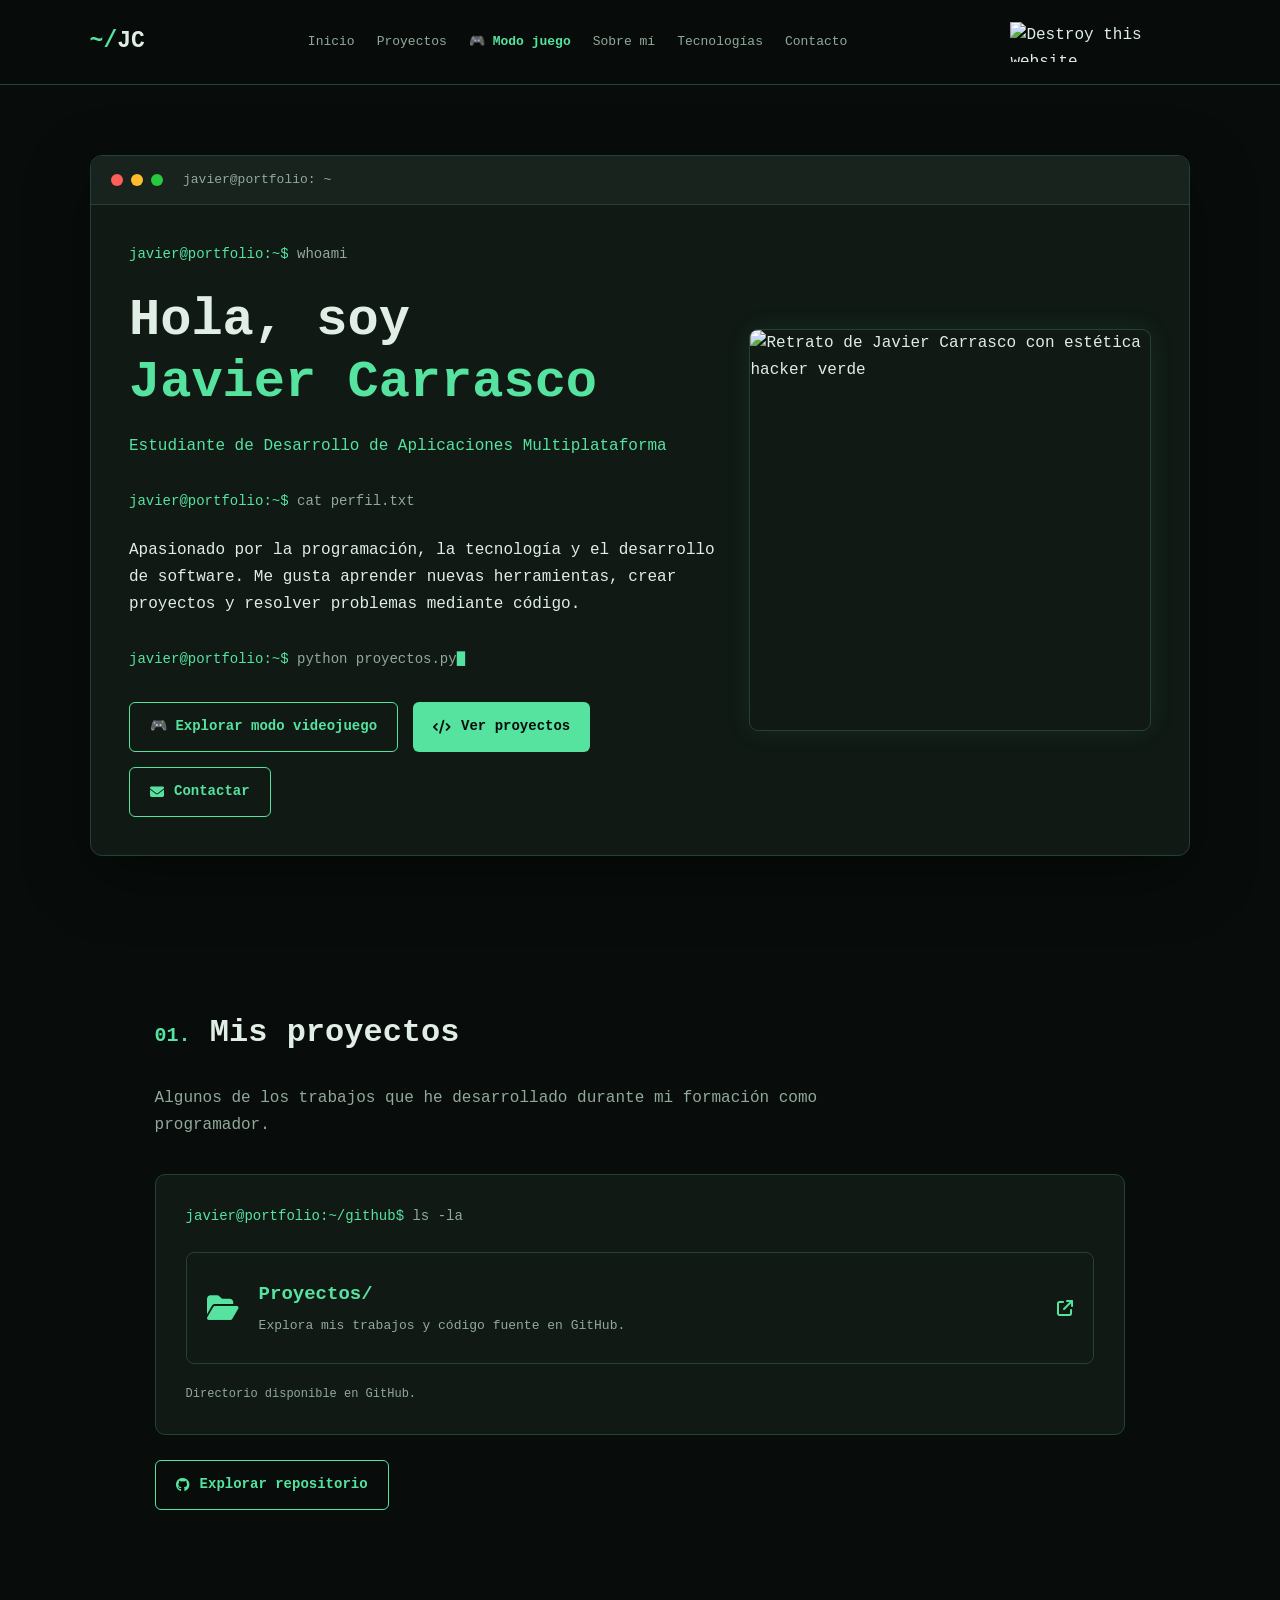
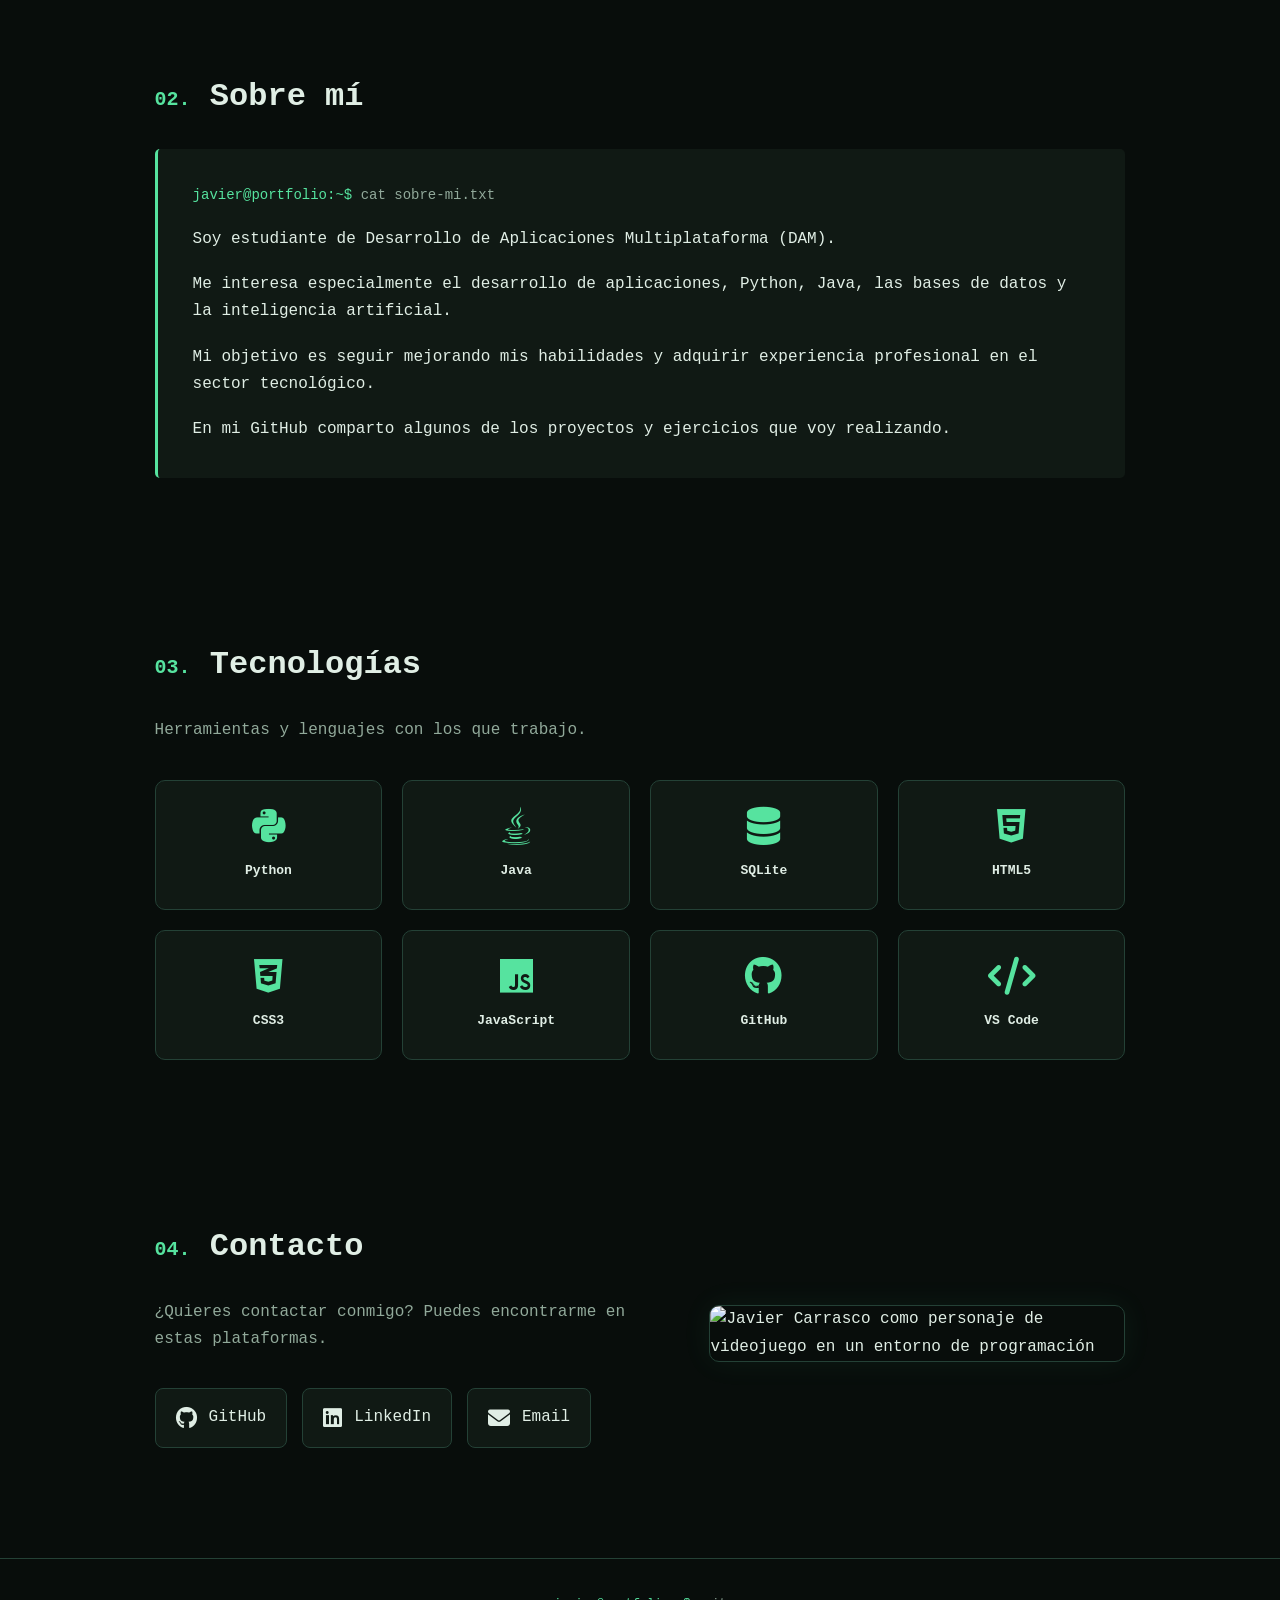
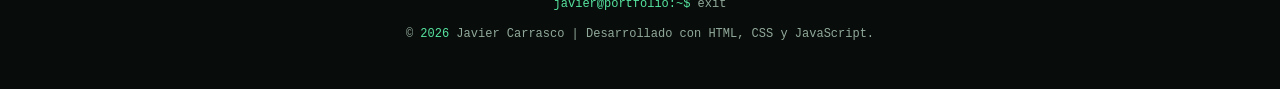
==== Juego/index.html @ d1b73499 "Add files via upload" ====
<!DOCTYPE html>
<html lang="es">
<head>
  <meta charset="UTF-8">
  <meta name="viewport" content="width=device-width, initial-scale=1.0">
  <meta name="description" content="Portafolio de Javier Carrasco, estudiante de Desarrollo de Aplicaciones Multiplataforma.">
  <title>Javier Carrasco | Developer</title>
  <link rel="stylesheet" href="style.css">
  <link rel="stylesheet" href="https://cdnjs.cloudflare.com/ajax/libs/font-awesome/6.7.2/css/all.min.css">
  <script src="script.js" defer></script>
</head>
<body>
  <nav class="navbar">
    <a href="#inicio" class="logo"><span>~/</span>JC</a>
    <div class="nav-links">
      <a href="#inicio">Inicio</a><a href="#proyectos">Proyectos</a><a href="juego/index.html" class="game-nav">🎮 Modo juego</a><a href="#sobre-mi">Sobre mí</a><a href="#tecnologias">Tecnologías</a><a href="#contacto">Contacto</a>
    </div>
    <a class="destroy" href="https://destroy.spritefusion.com/?from=badge&amp;url=https://javicarrascoferrus-web.github.io/portafolio/" target="_blank" rel="noopener noreferrer"><img src="https://destroy.spritefusion.com/badge.svg" alt="Destroy this website" width="180" height="40"></a>
  </nav>

  <header id="inicio" class="hero">
    <div class="terminal">
      <div class="terminal-header"><div class="terminal-dots"><span class="red"></span><span class="yellow"></span><span class="green"></span></div><span>javier@portfolio: ~</span></div>
      <div class="terminal-body hero-layout">
        <div class="hero-content">
          <p class="command"><span>javier@portfolio:~$</span> whoami</p>
          <h1>Hola, soy <span class="highlight">Javier Carrasco</span></h1>
          <p class="subtitle">Estudiante de Desarrollo de Aplicaciones Multiplataforma</p>
          <p class="command"><span>javier@portfolio:~$</span> cat perfil.txt</p>
          <p class="description">Apasionado por la programación, la tecnología y el desarrollo de software. Me gusta aprender nuevas herramientas, crear proyectos y resolver problemas mediante código.</p>
          <p class="command"><span>javier@portfolio:~$</span> <span id="typing"></span><span class="cursor">█</span></p>
          <div class="hero-buttons"><a href="juego/index.html" class="btn-secondary">🎮 Explorar modo videojuego</a><a href="#proyectos" class="btn-primary"><i class="fa-solid fa-code"></i> Ver proyectos</a><a href="#contacto" class="btn-secondary"><i class="fa-solid fa-envelope"></i> Contactar</a></div>
        </div>
        <div class="hero-portrait"><img src="img/FotoJavi.png" alt="Retrato de Javier Carrasco con estética hacker verde" loading="eager"></div>
      </div>
    </div>
  </header>

  <main>
    <section id="proyectos" class="section">
      <h2 class="section-title"><span>01.</span> Mis proyectos</h2>
      <p class="section-description">Algunos de los trabajos que he desarrollado durante mi formación como programador.</p>
      <div class="projects-terminal">
        <p class="command"><span>javier@portfolio:~/github$</span> ls -la</p>
        <a href="https://github.com/javicarrascoferrus-web/Proyectos" target="_blank" rel="noopener noreferrer" class="project-link"><div class="project-info"><i class="fa-solid fa-folder-open"></i><div><h3>Proyectos/</h3><p>Explora mis trabajos y código fuente en GitHub.</p></div></div><i class="fa-solid fa-arrow-up-right-from-square"></i></a>
        <p class="terminal-output">Directorio disponible en GitHub.</p>
      </div>
      <a class="github-button" href="https://github.com/javicarrascoferrus-web/Proyectos" target="_blank" rel="noopener noreferrer"><i class="fa-brands fa-github"></i> Explorar repositorio</a>
    </section>

    <section id="sobre-mi" class="section">
      <h2 class="section-title"><span>02.</span> Sobre mí</h2>
      <div class="about-terminal">
        <p class="command"><span>javier@portfolio:~$</span> cat sobre-mi.txt</p>
        <p>Soy estudiante de Desarrollo de Aplicaciones Multiplataforma (DAM).</p>
        <p>Me interesa especialmente el desarrollo de aplicaciones, Python, Java, las bases de datos y la inteligencia artificial.</p>
        <p>Mi objetivo es seguir mejorando mis habilidades y adquirir experiencia profesional en el sector tecnológico.</p>
        <p>En mi GitHub comparto algunos de los proyectos y ejercicios que voy realizando.</p>
      </div>
    </section>

    <section id="tecnologias" class="section">
      <h2 class="section-title"><span>03.</span> Tecnologías</h2>
      <p class="section-description">Herramientas y lenguajes con los que trabajo.</p>
      <div class="tech-grid">
        <div class="tech"><i class="fa-brands fa-python"></i><span>Python</span></div>
        <div class="tech"><i class="fa-brands fa-java"></i><span>Java</span></div>
        <div class="tech"><i class="fa-solid fa-database"></i><span>SQLite</span></div>
        <div class="tech"><i class="fa-brands fa-html5"></i><span>HTML5</span></div>
        <div class="tech"><i class="fa-brands fa-css3-alt"></i><span>CSS3</span></div>
        <div class="tech"><i class="fa-brands fa-js"></i><span>JavaScript</span></div>
        <div class="tech"><i class="fa-brands fa-github"></i><span>GitHub</span></div>
        <div class="tech"><i class="fa-solid fa-code"></i><span>VS Code</span></div>
      </div>
    </section>

    <section id="contacto" class="section contact-section">
      <div class="contact-layout">
        <div class="contact-content">
          <h2 class="section-title"><span>04.</span> Contacto</h2>
          <p class="section-description">¿Quieres contactar conmigo? Puedes encontrarme en estas plataformas.</p>
          <div class="contact-links">
            <a href="https://github.com/javicarrascoferrus-web" target="_blank" rel="noopener noreferrer"><i class="fa-brands fa-github"></i> GitHub</a>
            <a href="https://www.linkedin.com/in/javier-carrasco-9211b0356/" target="_blank" rel="noopener noreferrer"><i class="fa-brands fa-linkedin"></i> LinkedIn</a>
            <a href="mailto:javicarrascoferrus@gmail.com"><i class="fa-solid fa-envelope"></i> Email</a>
          </div>
        </div>
        <div class="contact-portrait"><img src="img/FotoJavi1.png" alt="Javier Carrasco como personaje de videojuego en un entorno de programación" loading="lazy"></div>
      </div>
    </section>
  </main>
  <footer><p><span>javier@portfolio:~$</span> exit</p><p>© <span id="year"></span> Javier Carrasco | Desarrollado con HTML, CSS y JavaScript.</p></footer>
</body>
</html>
---- Juego/style.css ----
:root{--background:#080d0b;--surface:#101914;--surface-light:#17231c;--green:#56e39f;--text:#e0eee5;--muted:#91a99a;--border:#244136}
*{margin:0;padding:0;box-sizing:border-box}html{scroll-behavior:smooth;scroll-padding-top:115px}body{background:var(--background);color:var(--text);font-family:Consolas,'Courier New',monospace;line-height:1.7;overflow-x:hidden}a{text-decoration:none;color:inherit}img{max-width:100%}::selection{background:var(--green);color:var(--background)}
.navbar{min-height:85px;padding:15px 7%;display:flex;align-items:center;justify-content:space-between;gap:25px;border-bottom:1px solid var(--border);background:rgba(8,13,11,.96);position:sticky;top:0;z-index:100}.logo{font-size:23px;font-weight:bold;white-space:nowrap}.logo span{color:var(--green)}.nav-links{display:flex;align-items:center;gap:22px;flex-wrap:wrap}.nav-links a{font-size:13px;color:var(--muted);transition:color .3s}.nav-links a:hover{color:var(--green)}.destroy img{display:block;width:180px;height:auto}
.hero{min-height:80vh;display:flex;align-items:center;justify-content:center;padding:70px 7%}.terminal{width:100%;max-width:1100px;border:1px solid var(--border);background:var(--surface);border-radius:12px;overflow:hidden;box-shadow:0 20px 65px #0007}.terminal-header{background:var(--surface-light);padding:13px 20px;display:flex;align-items:center;gap:20px;border-bottom:1px solid var(--border);color:var(--muted);font-size:13px}.terminal-dots{display:flex;gap:8px}.terminal-dots span{width:12px;height:12px;border-radius:50%}.red{background:#ff5f56}.yellow{background:#ffbd2e}.green{background:#27c93f}.terminal-body{padding:38px}.hero-layout{display:grid;grid-template-columns:minmax(0,1.25fr) minmax(250px,.85fr);align-items:center;gap:30px}.hero-content{min-width:0}.hero-portrait{width:100%;min-width:0}.hero-portrait img{display:block;width:100%;aspect-ratio:1/1;object-fit:cover;border:1px solid var(--border);border-radius:9px;box-shadow:0 0 28px #56e39f15}.command{color:var(--muted);margin-bottom:23px;font-size:14px;overflow-wrap:anywhere}.command span:first-child{color:var(--green)}h1{font-size:clamp(30px,4.5vw,52px);line-height:1.2;margin-bottom:18px}.highlight{color:var(--green);display:block}.subtitle{color:var(--green);font-size:16px;margin-bottom:30px}.description{margin-bottom:30px}.cursor{color:var(--green);animation:blink 1s infinite}@keyframes blink{50%{opacity:0}}
.hero-buttons{display:flex;flex-wrap:wrap;gap:15px;margin-top:30px}.btn-primary,.btn-secondary,.github-button{display:inline-flex;align-items:center;justify-content:center;gap:10px;padding:12px 20px;border-radius:6px;font-size:14px;font-weight:bold;transition:all .25s}.btn-primary{background:var(--green);color:var(--background)}.btn-primary:hover{background:#82f5ba;transform:translateY(-3px)}.btn-secondary{border:1px solid var(--green);color:var(--green)}.btn-secondary:hover{background:#56e39f19;transform:translateY(-3px)}
.section{max-width:1150px;margin:auto;padding:80px 7%}.section-title{font-size:clamp(24px,3vw,32px);margin-bottom:25px}.section-title span{color:var(--green);font-size:20px}.section-description{color:var(--muted);margin-bottom:35px;max-width:750px}.projects-terminal{background:var(--surface);border:1px solid var(--border);padding:30px;border-radius:10px}.project-link{display:flex;align-items:center;justify-content:space-between;gap:20px;padding:25px 20px;border:1px solid var(--border);border-radius:8px;transition:all .3s}.project-link:hover{background:var(--surface-light);border-color:var(--green);transform:translateX(5px)}.project-info{display:flex;align-items:center;gap:20px}.project-info>i{color:var(--green);font-size:28px}.project-info h3{color:var(--green);font-size:19px;margin-bottom:5px}.project-info p{color:var(--muted);font-size:13px}.project-link>i{color:var(--green)}.terminal-output{color:var(--muted);font-size:12px;margin-top:20px}.github-button{margin-top:25px;border:1px solid var(--green);color:var(--green)}.github-button:hover{background:var(--green);color:var(--background)}
.about-terminal{background:var(--surface);border-left:3px solid var(--green);border-radius:5px;padding:35px}.about-terminal p{margin-bottom:18px}.about-terminal p:last-child{margin-bottom:0}.tech-grid{display:grid;grid-template-columns:repeat(4,1fr);gap:20px}.tech{min-height:130px;padding:25px 15px;background:var(--surface);border:1px solid var(--border);border-radius:10px;display:flex;flex-direction:column;align-items:center;justify-content:center;gap:15px;transition:all .3s}.tech:hover{border-color:var(--green);transform:translateY(-6px);box-shadow:0 8px 25px #56e39f15}.tech i{font-size:38px;color:var(--green)}.tech span{font-size:13px;font-weight:bold}
.contact-section{padding-bottom:110px}.contact-layout{display:grid;grid-template-columns:minmax(0,1fr) minmax(250px,.8fr);align-items:center;gap:35px}.contact-links{display:flex;flex-wrap:wrap;gap:15px}.contact-links a{display:inline-flex;align-items:center;gap:12px;padding:15px 20px;background:var(--surface);border:1px solid var(--border);border-radius:8px;transition:all .3s}.contact-links a:hover{color:var(--green);border-color:var(--green);transform:translateY(-4px)}.contact-links i{font-size:22px}.contact-portrait img{display:block;width:100%;max-height:330px;object-fit:cover;object-position:center 36%;border:1px solid var(--border);border-radius:10px;box-shadow:0 0 30px #56e39f12}
footer{padding:35px 7%;text-align:center;border-top:1px solid var(--border);color:var(--muted);font-size:12px}footer p{margin-bottom:10px}footer span{color:var(--green)}
@media(max-width:1050px){.navbar{flex-wrap:wrap;justify-content:center}.nav-links{justify-content:center}.tech-grid{grid-template-columns:repeat(3,1fr)}}
@media(max-width:760px){.hero-layout,.contact-layout{grid-template-columns:1fr}.hero-portrait{max-width:410px;margin:0 auto}.contact-portrait{max-width:480px;width:100%;margin:0 auto}.hero{min-height:auto;padding:45px 5%}.terminal-body{padding:26px}.section{padding:65px 6%}.tech-grid{grid-template-columns:repeat(2,1fr)}}
@media(max-width:480px){.navbar{padding:15px 4%;gap:12px}.nav-links{gap:12px}.nav-links a{font-size:11px}.terminal-body{padding:20px}.terminal-header{font-size:11px}.command{font-size:12px}.subtitle{font-size:14px}.projects-terminal{padding:18px}.project-link{padding:18px 12px}.project-info{gap:12px}.project-info h3{font-size:16px}.about-terminal{padding:22px}.tech-grid{gap:12px}.tech{min-height:110px}.tech i{font-size:30px}.contact-links{flex-direction:column}.contact-links a{justify-content:center}}
@media(prefers-reduced-motion:reduce){*,*::before,*::after{animation-duration:.01ms!important;transition-duration:.01ms!important;scroll-behavior:auto!important}}

.game-nav{color:#56e39f!important;font-weight:bold}
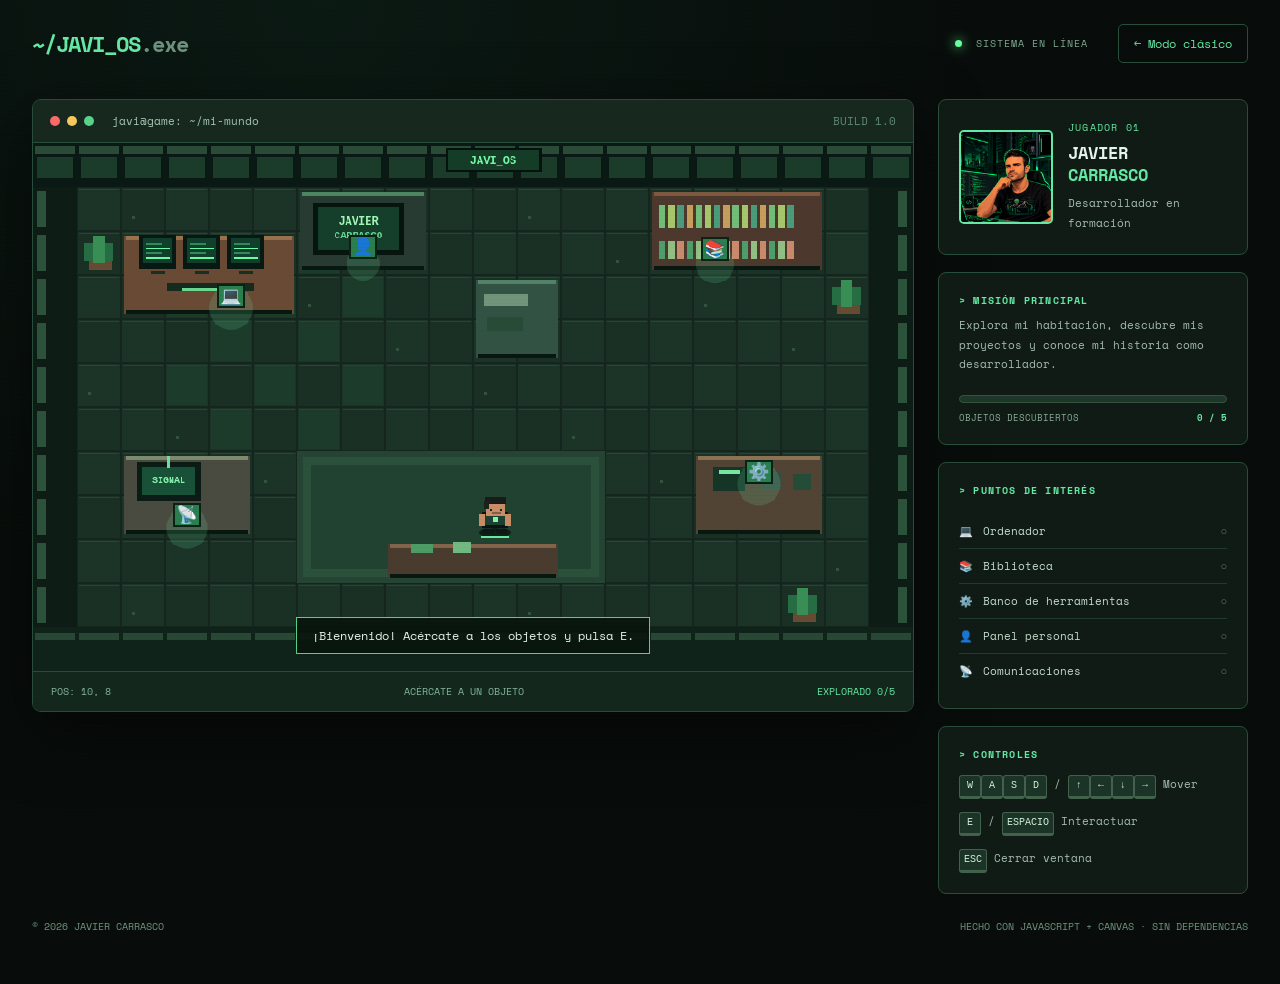
==== commit 2c654221: "Add files via upload" ====
--- a/Juego/index.html
+++ b/Juego/index.html
@@ -1,94 +1,51 @@
-<!DOCTYPE html>
+<!doctype html>
 <html lang="es">
 <head>
-  <meta charset="UTF-8">
-  <meta name="viewport" content="width=device-width, initial-scale=1.0">
-  <meta name="description" content="Portafolio de Javier Carrasco, estudiante de Desarrollo de Aplicaciones Multiplataforma.">
-  <title>Javier Carrasco | Developer</title>
-  <link rel="stylesheet" href="style.css">
-  <link rel="stylesheet" href="https://cdnjs.cloudflare.com/ajax/libs/font-awesome/6.7.2/css/all.min.css">
-  <script src="script.js" defer></script>
+<meta charset="UTF-8"><meta name="viewport" content="width=device-width,initial-scale=1">
+<meta name="theme-color" content="#080d0b">
+<title>JAVI_OS — Modo videojuego</title>
+<link rel="stylesheet" href="game.css">
 </head>
 <body>
-  <nav class="navbar">
-    <a href="#inicio" class="logo"><span>~/</span>JC</a>
-    <div class="nav-links">
-      <a href="#inicio">Inicio</a><a href="#proyectos">Proyectos</a><a href="juego/index.html" class="game-nav">🎮 Modo juego</a><a href="#sobre-mi">Sobre mí</a><a href="#tecnologias">Tecnologías</a><a href="#contacto">Contacto</a>
-    </div>
-    <a class="destroy" href="https://destroy.spritefusion.com/?from=badge&amp;url=https://javicarrascoferrus-web.github.io/portafolio/" target="_blank" rel="noopener noreferrer"><img src="https://destroy.spritefusion.com/badge.svg" alt="Destroy this website" width="180" height="40"></a>
-  </nav>
-
-  <header id="inicio" class="hero">
-    <div class="terminal">
-      <div class="terminal-header"><div class="terminal-dots"><span class="red"></span><span class="yellow"></span><span class="green"></span></div><span>javier@portfolio: ~</span></div>
-      <div class="terminal-body hero-layout">
-        <div class="hero-content">
-          <p class="command"><span>javier@portfolio:~$</span> whoami</p>
-          <h1>Hola, soy <span class="highlight">Javier Carrasco</span></h1>
-          <p class="subtitle">Estudiante de Desarrollo de Aplicaciones Multiplataforma</p>
-          <p class="command"><span>javier@portfolio:~$</span> cat perfil.txt</p>
-          <p class="description">Apasionado por la programación, la tecnología y el desarrollo de software. Me gusta aprender nuevas herramientas, crear proyectos y resolver problemas mediante código.</p>
-          <p class="command"><span>javier@portfolio:~$</span> <span id="typing"></span><span class="cursor">█</span></p>
-          <div class="hero-buttons"><a href="juego/index.html" class="btn-secondary">🎮 Explorar modo videojuego</a><a href="#proyectos" class="btn-primary"><i class="fa-solid fa-code"></i> Ver proyectos</a><a href="#contacto" class="btn-secondary"><i class="fa-solid fa-envelope"></i> Contactar</a></div>
-        </div>
-        <div class="hero-portrait"><img src="img/FotoJavi.png" alt="Retrato de Javier Carrasco con estética hacker verde" loading="eager"></div>
-      </div>
-    </div>
-  </header>
-
-  <main>
-    <section id="proyectos" class="section">
-      <h2 class="section-title"><span>01.</span> Mis proyectos</h2>
-      <p class="section-description">Algunos de los trabajos que he desarrollado durante mi formación como programador.</p>
-      <div class="projects-terminal">
-        <p class="command"><span>javier@portfolio:~/github$</span> ls -la</p>
-        <a href="https://github.com/javicarrascoferrus-web/Proyectos" target="_blank" rel="noopener noreferrer" class="project-link"><div class="project-info"><i class="fa-solid fa-folder-open"></i><div><h3>Proyectos/</h3><p>Explora mis trabajos y código fuente en GitHub.</p></div></div><i class="fa-solid fa-arrow-up-right-from-square"></i></a>
-        <p class="terminal-output">Directorio disponible en GitHub.</p>
-      </div>
-      <a class="github-button" href="https://github.com/javicarrascoferrus-web/Proyectos" target="_blank" rel="noopener noreferrer"><i class="fa-brands fa-github"></i> Explorar repositorio</a>
-    </section>
-
-    <section id="sobre-mi" class="section">
-      <h2 class="section-title"><span>02.</span> Sobre mí</h2>
-      <div class="about-terminal">
-        <p class="command"><span>javier@portfolio:~$</span> cat sobre-mi.txt</p>
-        <p>Soy estudiante de Desarrollo de Aplicaciones Multiplataforma (DAM).</p>
-        <p>Me interesa especialmente el desarrollo de aplicaciones, Python, Java, las bases de datos y la inteligencia artificial.</p>
-        <p>Mi objetivo es seguir mejorando mis habilidades y adquirir experiencia profesional en el sector tecnológico.</p>
-        <p>En mi GitHub comparto algunos de los proyectos y ejercicios que voy realizando.</p>
-      </div>
-    </section>
-
-    <section id="tecnologias" class="section">
-      <h2 class="section-title"><span>03.</span> Tecnologías</h2>
-      <p class="section-description">Herramientas y lenguajes con los que trabajo.</p>
-      <div class="tech-grid">
-        <div class="tech"><i class="fa-brands fa-python"></i><span>Python</span></div>
-        <div class="tech"><i class="fa-brands fa-java"></i><span>Java</span></div>
-        <div class="tech"><i class="fa-solid fa-database"></i><span>SQLite</span></div>
-        <div class="tech"><i class="fa-brands fa-html5"></i><span>HTML5</span></div>
-        <div class="tech"><i class="fa-brands fa-css3-alt"></i><span>CSS3</span></div>
-        <div class="tech"><i class="fa-brands fa-js"></i><span>JavaScript</span></div>
-        <div class="tech"><i class="fa-brands fa-github"></i><span>GitHub</span></div>
-        <div class="tech"><i class="fa-solid fa-code"></i><span>VS Code</span></div>
-      </div>
-    </section>
-
-    <section id="contacto" class="section contact-section">
-      <div class="contact-layout">
-        <div class="contact-content">
-          <h2 class="section-title"><span>04.</span> Contacto</h2>
-          <p class="section-description">¿Quieres contactar conmigo? Puedes encontrarme en estas plataformas.</p>
-          <div class="contact-links">
-            <a href="https://github.com/javicarrascoferrus-web" target="_blank" rel="noopener noreferrer"><i class="fa-brands fa-github"></i> GitHub</a>
-            <a href="https://www.linkedin.com/in/javier-carrasco-9211b0356/" target="_blank" rel="noopener noreferrer"><i class="fa-brands fa-linkedin"></i> LinkedIn</a>
-            <a href="mailto:javicarrascoferrus@gmail.com"><i class="fa-solid fa-envelope"></i> Email</a>
-          </div>
-        </div>
-        <div class="contact-portrait"><img src="img/FotoJavi1.png" alt="Javier Carrasco como personaje de videojuego en un entorno de programación" loading="lazy"></div>
-      </div>
-    </section>
-  </main>
-  <footer><p><span>javier@portfolio:~$</span> exit</p><p>© <span id="year"></span> Javier Carrasco | Desarrollado con HTML, CSS y JavaScript.</p></footer>
-</body>
-</html>
+<div class="scanlines" aria-hidden="true"></div>
+<header class="topbar">
+ <a href="../index.html" class="brand"><span class="prompt">~/</span>JAVI_OS<span class="muted">.exe</span></a>
+ <span class="online"><span class="online-dot"></span> SISTEMA EN LÍNEA</span>
+ <a href="../index.html" class="return">← Modo clásico</a>
+</header>
+<main class="layout">
+ <section class="game-panel" aria-label="Videojuego interactivo">
+  <div class="panel-head"><div class="lights"><i></i><i></i><i></i></div><span>javi@game: ~/mi-mundo</span><span class="build">BUILD 1.0</span></div>
+  <div class="stage" id="stage"><canvas id="game" width="960" height="576" aria-label="Habitación pixel art. Muévete con WASD o las flechas e interactúa con E." tabindex="0"></canvas>
+   <div class="toast" id="toast" aria-live="polite">¡Bienvenido! Acércate a los objetos y pulsa E.</div>
+   <div class="dialog hidden" id="dialog" role="dialog" aria-modal="true" aria-labelledby="dialogTitle">
+    <div class="dialog-top"><span id="dialogTag">ARCHIVO ENCONTRADO</span><button id="closeDialog" aria-label="Cerrar ventana">✕</button></div>
+    <div class="dialog-content"><div class="dialog-icon" id="dialogIcon">⌘</div><div><h2 id="dialogTitle"></h2><p id="dialogText"></p><div id="dialogLinks"></div></div></div>
+    <div class="dialog-bottom">Pulsa ESC o el botón ✕ para continuar explorando</div>
+   </div>
+  </div>
+  <div class="statusbar"><span id="position">POS: 10, 8</span><span id="hint">ACÉRCATE A UN OBJETO</span><span id="progress">EXPLORADO 0/5</span></div>
+  <div class="mobile-controls" aria-label="Controles táctiles">
+    <div class="dpad"><button class="up" data-dir="up" aria-label="Arriba">▲</button><button class="left" data-dir="left" aria-label="Izquierda">◀</button><button class="down" data-dir="down" aria-label="Abajo">▼</button><button class="right" data-dir="right" aria-label="Derecha">▶</button></div>
+    <button class="action" id="touchAction">E <small>INTERACTUAR</small></button>
+  </div>
+ </section>
+ <aside class="sidebar">
+  <div class="profile">
+    <div class="avatar"><img src="retrato.png" alt="Ilustración pixel art de Javier en su escritorio"></div>
+    <div><div class="eyebrow">JUGADOR 01</div><h1>JAVIER<br><span>CARRASCO</span></h1><p>Desarrollador en formación</p></div>
+  </div>
+  <div class="side-box"><div class="box-title">> MISIÓN PRINCIPAL</div><p>Explora mi habitación, descubre mis proyectos y conoce mi historia como desarrollador.</p><div class="progress-track"><div id="progressFill"></div></div><div class="mission-meta"><span>OBJETOS DESCUBIERTOS</span><strong id="counter">0 / 5</strong></div></div>
+  <div class="side-box"><div class="box-title">> PUNTOS DE INTERÉS</div><ul class="legend">
+   <li><span>💻</span> Ordenador <b id="check-projects">○</b></li>
+   <li><span>📚</span> Biblioteca <b id="check-study">○</b></li>
+   <li><span>⚙️</span> Banco de herramientas <b id="check-skills">○</b></li>
+   <li><span>👤</span> Panel personal <b id="check-about">○</b></li>
+   <li><span>📡</span> Comunicaciones <b id="check-contact">○</b></li>
+  </ul></div>
+  <div class="side-box controls-box"><div class="box-title">> CONTROLES</div><p><kbd>W</kbd><kbd>A</kbd><kbd>S</kbd><kbd>D</kbd> / <kbd>↑</kbd><kbd>←</kbd><kbd>↓</kbd><kbd>→</kbd> Mover</p><p><kbd>E</kbd> / <kbd>ESPACIO</kbd> Interactuar</p><p><kbd>ESC</kbd> Cerrar ventana</p></div>
+ </aside>
+</main>
+<footer>© <span id="year"></span> JAVIER CARRASCO <span class="footer-right">HECHO CON JAVASCRIPT + CANVAS · SIN DEPENDENCIAS</span></footer>
+<script src="game.js"></script>
+</body></html>
--- a/Juego/game.css
+++ b/Juego/game.css
@@ -0,0 +1,2 @@
+@import url('https://fonts.googleapis.com/css2?family=Press+Start+2P&family=Space+Mono:wght@400;700&display=swap');
+:root{--bg:#080d0b;--panel:#101b16;--green:#65e9a4;--dim:#83a797;--border:#294d3b;--white:#e5f5eb}*{box-sizing:border-box}html{scroll-behavior:smooth}body{margin:0;background:var(--bg);color:var(--white);font-family:'Space Mono',monospace;min-height:100vh;background-image:radial-gradient(ellipse at 25% 0%,#12332555,transparent 48%)}a{color:inherit;text-decoration:none}button{font:inherit;cursor:pointer}.scanlines{pointer-events:none;position:fixed;inset:0;z-index:15;background:repeating-linear-gradient(to bottom,transparent 0px,transparent 3px,#0000000b 4px);opacity:.5}.topbar{max-width:1560px;margin:auto;display:flex;align-items:center;gap:30px;padding:24px 32px}.brand{font-size:22px;font-weight:700;letter-spacing:-1px}.prompt,.brand{color:var(--green)}.muted{color:#6d9380}.online{margin-left:auto;color:#7eaa93;font-size:10px;letter-spacing:1px}.online-dot{display:inline-block;width:7px;height:7px;border-radius:50%;background:#68ff9e;box-shadow:0 0 12px #68ff9e;margin-right:7px}.return{border:1px solid var(--border);border-radius:5px;padding:10px 15px;font-size:12px;color:var(--green)}.return:hover{background:#163b2a}.layout{max-width:1560px;margin:12px auto 0;padding:0 32px;display:grid;grid-template-columns:minmax(0,1fr) 310px;gap:24px;align-items:start}.game-panel{border:1px solid var(--border);border-radius:9px;overflow:hidden;background:var(--panel);box-shadow:0 20px 65px #0008}.panel-head{height:43px;display:flex;align-items:center;gap:18px;background:#17291f;padding:0 17px;border-bottom:1px solid var(--border);font-size:11px;color:#a6c6b2}.lights{display:flex;gap:7px}.lights i{width:10px;height:10px;border-radius:50%;background:#fb6a67}.lights i:nth-child(2){background:#f6c85e}.lights i:nth-child(3){background:#58d48a}.build{margin-left:auto;color:#608a73}.stage{position:relative;background:#111d19}canvas{display:block;width:100%;height:auto;image-rendering:pixelated;outline:none}.toast{position:absolute;left:50%;bottom:17px;transform:translateX(-50%);background:#08150de8;border:1px solid #58cc8b;padding:9px 15px;font-size:12px;white-space:nowrap;max-width:94%;text-align:center;pointer-events:none;transition:opacity .3s}.toast.off{opacity:0}.statusbar{display:flex;justify-content:space-between;gap:10px;padding:12px 18px;background:#14271d;border-top:1px solid var(--border);font-size:10px;color:#83b69a}.statusbar span:last-child{color:var(--green)}.sidebar{display:flex;flex-direction:column;gap:17px}.profile,.side-box{border:1px solid var(--border);border-radius:8px;background:#101b16;padding:20px}.profile{display:flex;gap:15px;align-items:center}.avatar{width:94px;height:94px;flex:none;border:2px solid var(--green);border-radius:5px;overflow:hidden}.avatar img{width:100%;height:100%;object-fit:cover;object-position:50% 45%}.eyebrow,.box-title{font-size:10px;color:var(--green);letter-spacing:1.2px}.profile h1{font-size:17px;line-height:1.3;margin:7px 0}.profile h1 span{color:var(--green)}.profile p,.side-box p{font-size:11px;color:#a6bdaf;line-height:1.8;margin:8px 0 0}.box-title{font-weight:700}.progress-track{height:8px;background:#1d382a;border:1px solid #34533d;border-radius:20px;overflow:hidden;margin:20px 0 8px}.progress-track div{height:100%;width:0;background:var(--green);transition:width .4s}.mission-meta{display:flex;justify-content:space-between;gap:8px;font-size:9px;color:#8aaf98}.mission-meta strong{color:var(--green)}.legend{list-style:none;padding:0;margin:16px 0 0}.legend li{display:flex;align-items:center;gap:10px;padding:9px 0;border-bottom:1px solid #203b2d;font-size:11px;color:#c4ddcd}.legend li:last-child{border-bottom:0}.legend b{margin-left:auto;color:#668875}.legend b.done{color:var(--green)}kbd{display:inline-block;background:#1b3427;border:1px solid #42624c;border-bottom-width:3px;border-radius:3px;min-width:22px;text-align:center;padding:1px 4px;color:#d1f2d9;font-size:10px}.controls-box p{margin-top:13px}.mobile-controls{display:none;align-items:center;justify-content:space-between;padding:12px 22px;background:#14271d;border-top:1px solid var(--border)}.dpad{display:grid;grid-template-columns:repeat(3,47px);grid-template-rows:repeat(2,43px);gap:4px}.dpad button,.action{background:#1d402c;border:1px solid #52875f;border-radius:5px;color:#a8ffbd;touch-action:none}.dpad .up{grid-column:2;grid-row:1}.dpad .left{grid-column:1;grid-row:2}.dpad .down{grid-column:2;grid-row:2}.dpad .right{grid-column:3;grid-row:2}.action{width:110px;height:70px;font-size:22px;font-weight:700}.action small{display:block;font-size:9px}.dialog{position:absolute;inset:8% 12%;z-index:5;background:#0b1913f5;border:2px solid #65e9a4;box-shadow:0 10px 80px #000b,0 0 30px #3af58b30;display:flex;flex-direction:column;overflow:auto}.dialog.hidden{display:none}.dialog-top{display:flex;align-items:center;justify-content:space-between;background:#1b3b28;color:#9bfbbd;padding:12px 17px;font-size:11px;letter-spacing:1px}.dialog-top button{background:transparent;border:0;color:#c8ffdc;font-size:20px}.dialog-content{display:flex;align-items:flex-start;gap:23px;padding:26px;flex:1}.dialog-icon{font-size:45px}.dialog-content h2{font-family:'Press Start 2P',monospace;font-size:15px;line-height:1.7;color:#83ffb5;margin:4px 0 18px}.dialog-content p{white-space:pre-line;font-size:13px;line-height:1.85;color:#d1e6d7;margin:0 0 20px}.dialog-content a{display:inline-block;padding:9px 12px;border:1px solid #5ad58b;color:#93fbb6;font-size:11px;margin:0 8px 8px 0}.dialog-content a:hover{background:#235038}.dialog-bottom{border-top:1px solid #2c5840;padding:12px 18px;color:#7aa58c;font-size:10px}footer{max-width:1560px;margin:25px auto;padding:0 32px 25px;font-size:10px;color:#6f947e}footer .footer-right{float:right}@media(max-width:1100px){.layout{grid-template-columns:1fr}.sidebar{display:grid;grid-template-columns:repeat(2,1fr)}.profile{grid-column:span 2}}@media(max-width:680px){.topbar{padding:18px 15px;gap:10px;flex-wrap:wrap}.brand{font-size:18px}.online{display:none}.return{margin-left:auto;font-size:10px;padding:9px}.layout{padding:0 10px;gap:14px}.panel-head{font-size:9px}.statusbar{font-size:9px;padding:9px}.statusbar span:nth-child(2){display:none}.mobile-controls{display:flex}.sidebar{display:flex}.profile{padding:14px}.dialog{inset:3% 3%}.dialog-content{padding:15px;gap:10px}.dialog-icon{font-size:26px}.dialog-content h2{font-size:10px}.dialog-content p{font-size:11px}.dialog-bottom{font-size:9px}.toast{font-size:10px;white-space:normal}.footer-right{display:block;float:none!important;margin-top:8px}}@media(prefers-reduced-motion:reduce){*,*:before,*:after{transition:none!important;animation:none!important}}
